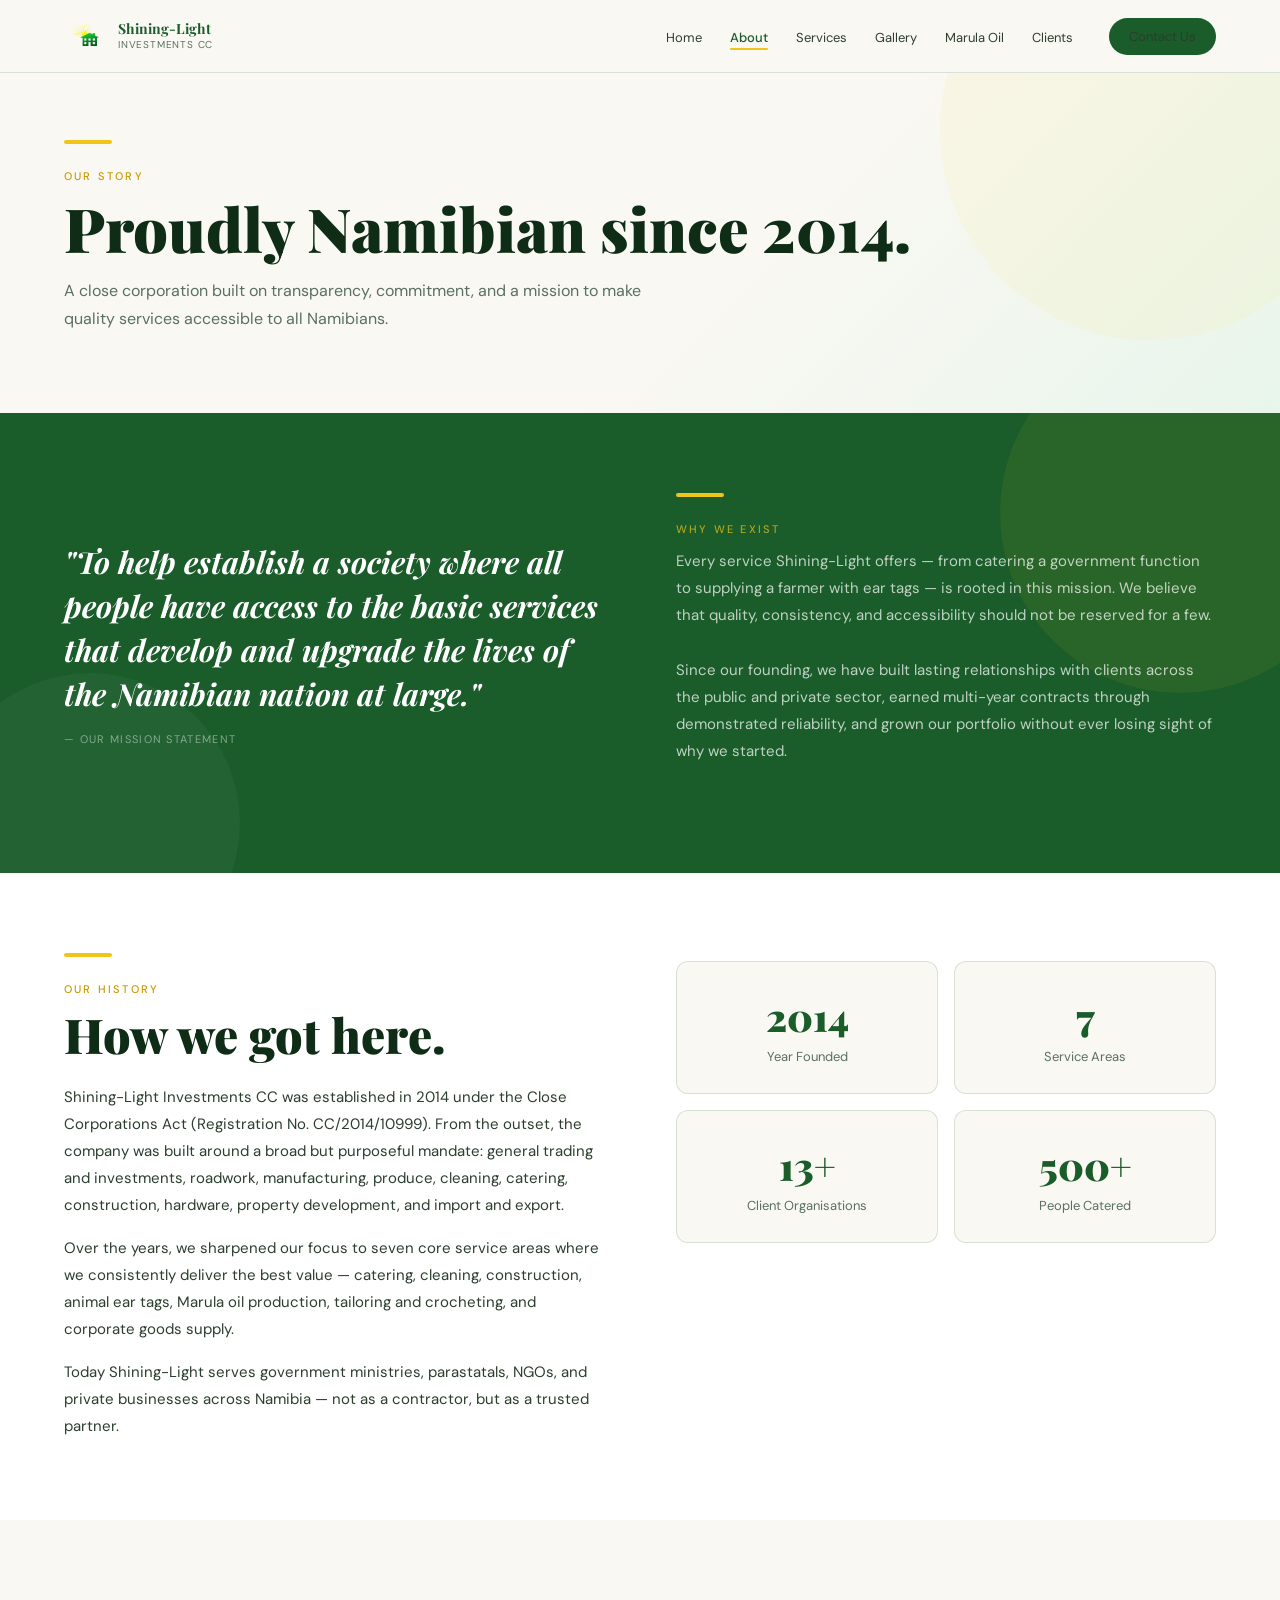
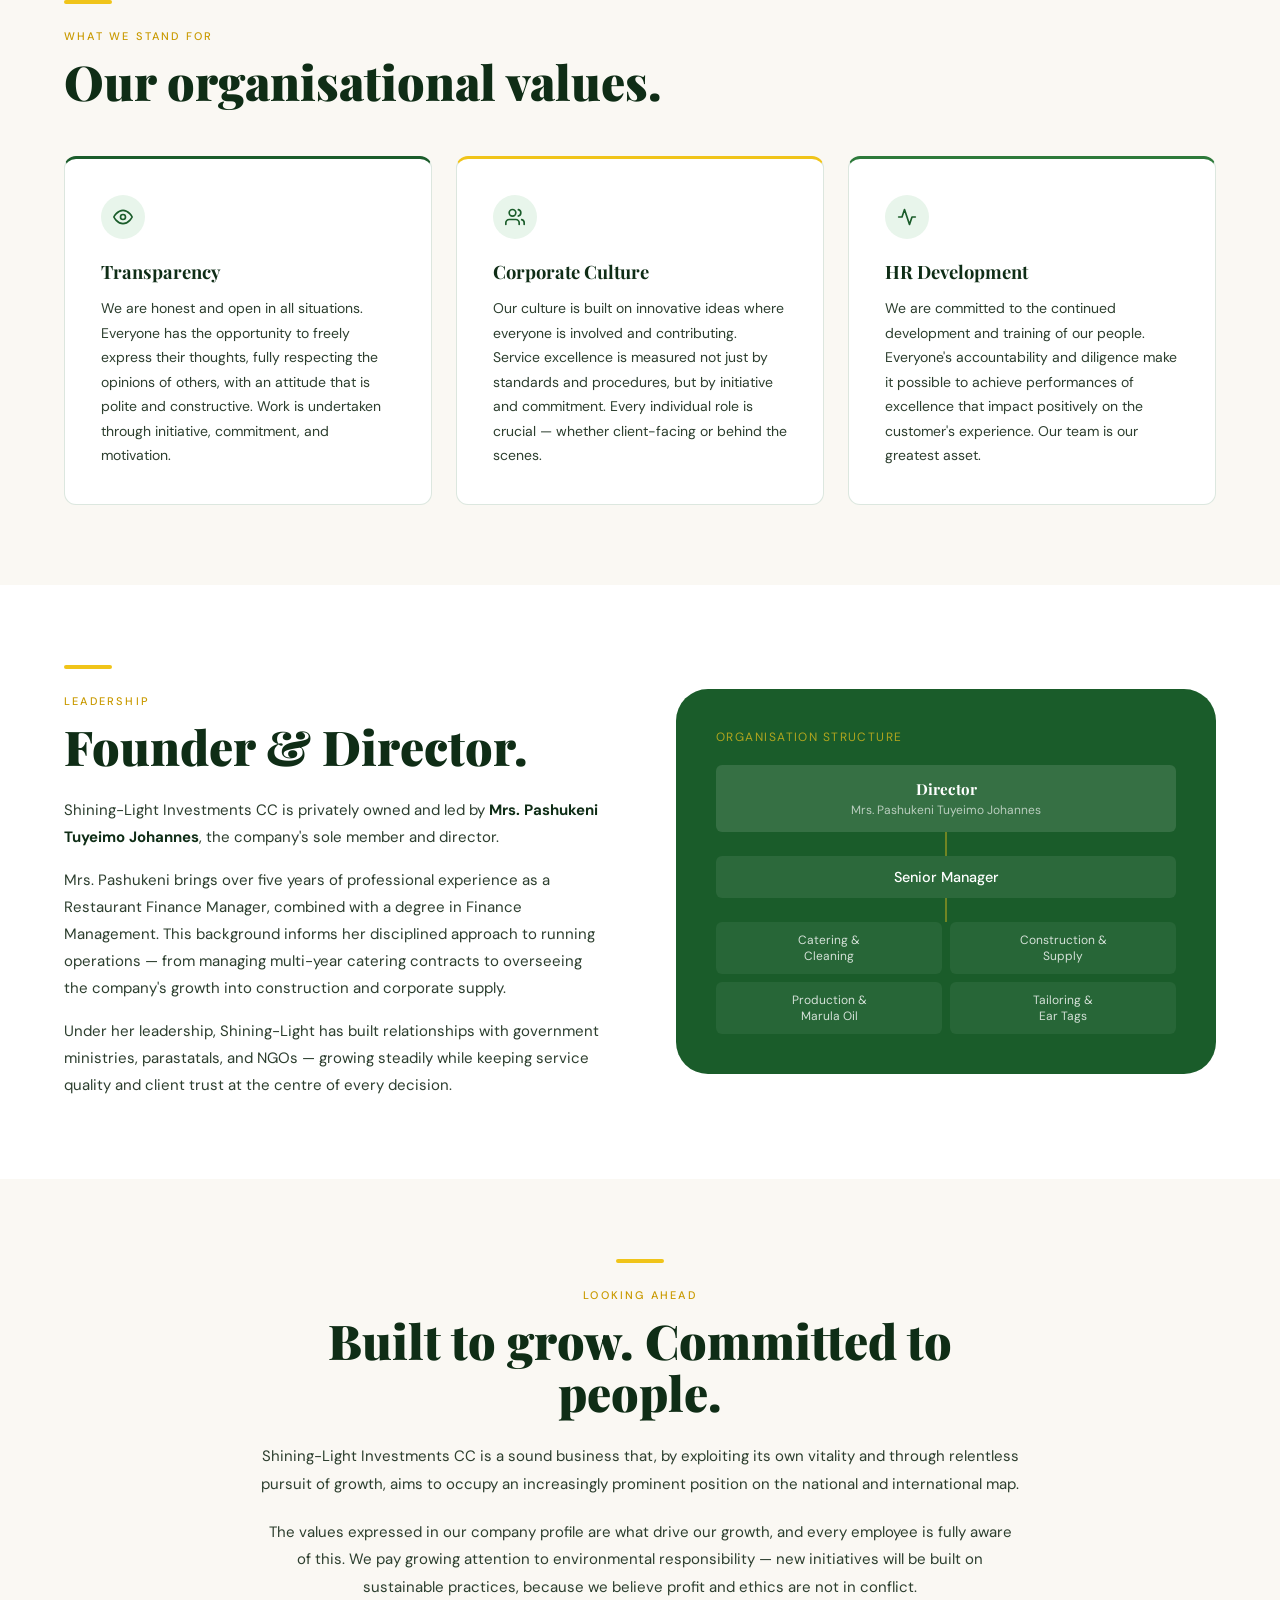
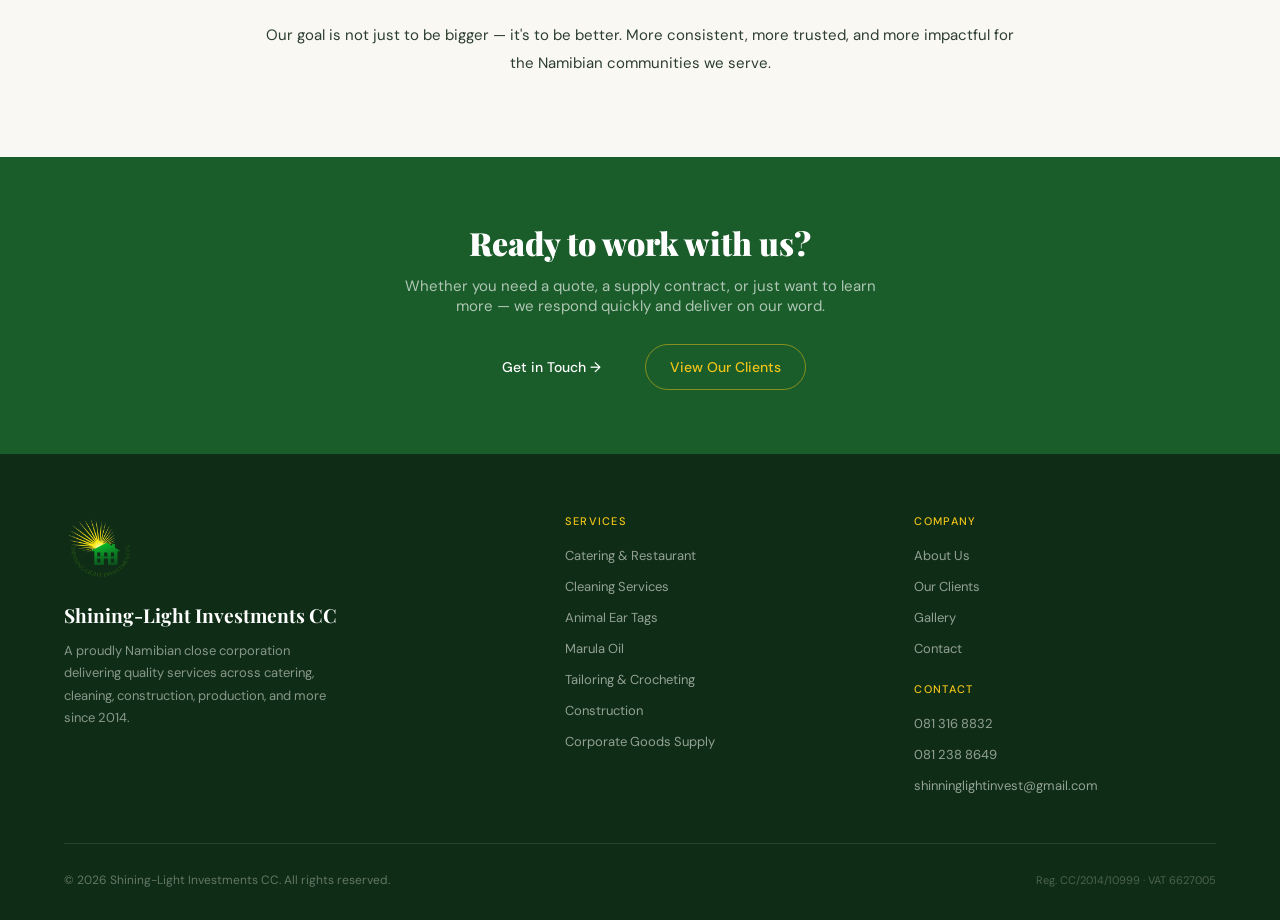
==== about.html @ 59cb0d45 "added about page" ====
<!DOCTYPE html>
<html lang="en">
<head>
  <meta charset="UTF-8" />
  <meta name="viewport" content="width=device-width, initial-scale=1.0" />
  <title>About Us | Shining-Light Investments CC</title>
  <link rel="preconnect" href="https://fonts.googleapis.com" />
  <link rel="preconnect" href="https://fonts.gstatic.com" crossorigin />
  <link href="https://fonts.googleapis.com/css2?family=Playfair+Display:ital,wght@0,700;0,900;1,700&family=DM+Sans:ital,opsz,wght@0,9..40,300;0,9..40,400;0,9..40,500;1,9..40,300&display=swap" rel="stylesheet" />
  <link rel="stylesheet" href="./style.css" />
</head>
<body>

<!-- NAV -->
<nav id="navbar">
  <div class="nav-inner">
    <a class="nav-logo" href="index.html">
      <img src="./assets/logo/logo-notext.png" alt="Shining-Light Investments CC" onerror="this.style.display='none'" />
      <div class="nav-logo-text">
        <span class="top">Shining-Light</span>
        <span class="sub">Investments CC</span>
      </div>
    </a>
    <ul class="nav-links">
      <li><a href="index.html">Home</a></li>
      <li><a href="about.html" class="active">About</a></li>
      <li><a href="services.html">Services</a></li>
      <li><a href="gallery.html">Gallery</a></li>
      <li><a href="marula.html">Marula Oil</a></li>
      <li><a href="clients.html">Clients</a></li>
      <li><a href="contact.html" class="btn-primary nav-cta" style="font-size:13px;padding:10px 20px;">Contact Us</a></li>
    </ul>
    <button class="hamburger" id="hamburger" aria-label="Open menu">
      <span></span><span></span><span></span>
    </button>
  </div>
</nav>

<!-- PAGE BANNER -->
<div class="page-banner">
  <div class="container">
    <div class="gold-bar"></div>
    <p class="section-label">Our Story</p>
    <h1 class="page-banner-title">Proudly Namibian since 2014.</h1>
    <p class="page-banner-desc">A close corporation built on transparency, commitment, and a mission to make quality services accessible to all Namibians.</p>
  </div>
</div>

<!-- MISSION -->
<section class="about-preview">
  <div class="container">
    <div class="about-preview-inner">
      <div>
        <p class="about-preview-blockquote">"To help establish a society where all people have access to the basic services that develop and upgrade the lives of the Namibian nation at large."</p>
        <p class="about-preview-source">— Our Mission Statement</p>
      </div>
      <div>
        <div class="gold-bar"></div>
        <p class="section-label" style="color:rgba(240,196,25,0.7);">Why We Exist</p>
        <p class="about-preview-body">
          Every service Shining-Light offers — from catering a government function to supplying a farmer with ear tags — is rooted in this mission. We believe that quality, consistency, and accessibility should not be reserved for a few.
        </p>
        <p class="about-preview-body">
          Since our founding, we have built lasting relationships with clients across the public and private sector, earned multi-year contracts through demonstrated reliability, and grown our portfolio without ever losing sight of why we started.
        </p>
      </div>
    </div>
  </div>
</section>

<!-- HISTORY -->
<section style="padding:80px 0;background:var(--white);">
  <div class="container">
    <div style="display:grid;grid-template-columns:1fr 1fr;gap:72px;align-items:start;">
      <div>
        <div class="gold-bar"></div>
        <p class="section-label">Our History</p>
        <h2 class="section-heading" style="margin-bottom:24px;">How we got here.</h2>
        <p style="font-size:15px;color:var(--text-body);line-height:1.8;margin-bottom:16px;">
          Shining-Light Investments CC was established in 2014 under the Close Corporations Act (Registration No. CC/2014/10999). From the outset, the company was built around a broad but purposeful mandate: general trading and investments, roadwork, manufacturing, produce, cleaning, catering, construction, hardware, property development, and import and export.
        </p>
        <p style="font-size:15px;color:var(--text-body);line-height:1.8;margin-bottom:16px;">
          Over the years, we sharpened our focus to seven core service areas where we consistently deliver the best value — catering, cleaning, construction, animal ear tags, Marula oil production, tailoring and crocheting, and corporate goods supply.
        </p>
        <p style="font-size:15px;color:var(--text-body);line-height:1.8;">
          Today Shining-Light serves government ministries, parastatals, NGOs, and private businesses across Namibia — not as a contractor, but as a trusted partner.
        </p>
      </div>
      <div style="display:grid;grid-template-columns:1fr 1fr;gap:16px;padding-top:8px;">
        <div style="background:var(--cream);border-radius:var(--radius-md);padding:28px;border:1px solid var(--border);text-align:center;">
          <div style="font-family:var(--font-display);font-size:2.4rem;font-weight:900;color:var(--green-deep);">2014</div>
          <div style="font-size:13px;color:var(--text-muted);margin-top:6px;">Year Founded</div>
        </div>
        <div style="background:var(--cream);border-radius:var(--radius-md);padding:28px;border:1px solid var(--border);text-align:center;">
          <div style="font-family:var(--font-display);font-size:2.4rem;font-weight:900;color:var(--green-deep);">7</div>
          <div style="font-size:13px;color:var(--text-muted);margin-top:6px;">Service Areas</div>
        </div>
        <div style="background:var(--cream);border-radius:var(--radius-md);padding:28px;border:1px solid var(--border);text-align:center;">
          <div style="font-family:var(--font-display);font-size:2.4rem;font-weight:900;color:var(--green-deep);">13+</div>
          <div style="font-size:13px;color:var(--text-muted);margin-top:6px;">Client Organisations</div>
        </div>
        <div style="background:var(--cream);border-radius:var(--radius-md);padding:28px;border:1px solid var(--border);text-align:center;">
          <div style="font-family:var(--font-display);font-size:2.4rem;font-weight:900;color:var(--green-deep);">500+</div>
          <div style="font-size:13px;color:var(--text-muted);margin-top:6px;">People Catered</div>
        </div>
      </div>
    </div>
  </div>
</section>

<!-- VALUES -->
<section style="padding:80px 0;background:var(--cream);">
  <div class="container">
    <div class="gold-bar"></div>
    <p class="section-label">What We Stand For</p>
    <h2 class="section-heading" style="margin-bottom:48px;">Our organisational values.</h2>
    <div style="display:grid;grid-template-columns:repeat(auto-fit,minmax(280px,1fr));gap:24px;">

      <div style="background:var(--white);border-radius:var(--radius-md);padding:36px;border:1px solid var(--border);border-top:3px solid var(--green-deep);">
        <div style="width:44px;height:44px;background:var(--green-pale);border-radius:50%;display:flex;align-items:center;justify-content:center;margin-bottom:20px;">
          <svg width="20" height="20" viewBox="0 0 24 24" fill="none" stroke="var(--green-deep)" stroke-width="2" stroke-linecap="round" stroke-linejoin="round"><path d="M1 12s4-8 11-8 11 8 11 8-4 8-11 8-11-8-11-8z"/><circle cx="12" cy="12" r="3"/></svg>
        </div>
        <h3 style="font-family:var(--font-display);font-size:1.15rem;font-weight:700;color:var(--text-dark);margin-bottom:12px;">Transparency</h3>
        <p style="font-size:14px;color:var(--text-body);line-height:1.75;">We are honest and open in all situations. Everyone has the opportunity to freely express their thoughts, fully respecting the opinions of others, with an attitude that is polite and constructive. Work is undertaken through initiative, commitment, and motivation.</p>
      </div>

      <div style="background:var(--white);border-radius:var(--radius-md);padding:36px;border:1px solid var(--border);border-top:3px solid var(--gold);">
        <div style="width:44px;height:44px;background:var(--green-pale);border-radius:50%;display:flex;align-items:center;justify-content:center;margin-bottom:20px;">
          <svg width="20" height="20" viewBox="0 0 24 24" fill="none" stroke="var(--green-deep)" stroke-width="2" stroke-linecap="round" stroke-linejoin="round"><path d="M17 21v-2a4 4 0 0 0-4-4H5a4 4 0 0 0-4 4v2"/><circle cx="9" cy="7" r="4"/><path d="M23 21v-2a4 4 0 0 0-3-3.87"/><path d="M16 3.13a4 4 0 0 1 0 7.75"/></svg>
        </div>
        <h3 style="font-family:var(--font-display);font-size:1.15rem;font-weight:700;color:var(--text-dark);margin-bottom:12px;">Corporate Culture</h3>
        <p style="font-size:14px;color:var(--text-body);line-height:1.75;">Our culture is built on innovative ideas where everyone is involved and contributing. Service excellence is measured not just by standards and procedures, but by initiative and commitment. Every individual role is crucial — whether client-facing or behind the scenes.</p>
      </div>

      <div style="background:var(--white);border-radius:var(--radius-md);padding:36px;border:1px solid var(--border);border-top:3px solid var(--green-mid);">
        <div style="width:44px;height:44px;background:var(--green-pale);border-radius:50%;display:flex;align-items:center;justify-content:center;margin-bottom:20px;">
          <svg width="20" height="20" viewBox="0 0 24 24" fill="none" stroke="var(--green-deep)" stroke-width="2" stroke-linecap="round" stroke-linejoin="round"><polyline points="22 12 18 12 15 21 9 3 6 12 2 12"/></svg>
        </div>
        <h3 style="font-family:var(--font-display);font-size:1.15rem;font-weight:700;color:var(--text-dark);margin-bottom:12px;">HR Development</h3>
        <p style="font-size:14px;color:var(--text-body);line-height:1.75;">We are committed to the continued development and training of our people. Everyone's accountability and diligence make it possible to achieve performances of excellence that impact positively on the customer's experience. Our team is our greatest asset.</p>
      </div>

    </div>
  </div>
</section>

<!-- LEADERSHIP -->
<section style="padding:80px 0;background:var(--white);">
  <div class="container">
    <div style="display:grid;grid-template-columns:1fr 1fr;gap:72px;align-items:center;">
      <div>
        <div class="gold-bar"></div>
        <p class="section-label">Leadership</p>
        <h2 class="section-heading" style="margin-bottom:24px;">Founder &amp; Director.</h2>
        <p style="font-size:15px;color:var(--text-body);line-height:1.8;margin-bottom:16px;">
          Shining-Light Investments CC is privately owned and led by <strong style="color:var(--text-dark);">Mrs. Pashukeni Tuyeimo Johannes</strong>, the company's sole member and director.
        </p>
        <p style="font-size:15px;color:var(--text-body);line-height:1.8;margin-bottom:16px;">
          Mrs. Pashukeni brings over five years of professional experience as a Restaurant Finance Manager, combined with a degree in Finance Management. This background informs her disciplined approach to running operations — from managing multi-year catering contracts to overseeing the company's growth into construction and corporate supply.
        </p>
        <p style="font-size:15px;color:var(--text-body);line-height:1.8;">
          Under her leadership, Shining-Light has built relationships with government ministries, parastatals, and NGOs — growing steadily while keeping service quality and client trust at the centre of every decision.
        </p>
      </div>
      <div>
        <div style="background:var(--green-deep);border-radius:var(--radius-xl);padding:40px;color:#fff;">
          <p style="font-size:12px;text-transform:uppercase;letter-spacing:0.12em;color:rgba(240,196,25,0.7);margin-bottom:20px;">Organisation Structure</p>
          <div style="display:flex;flex-direction:column;gap:0;">
            <div style="background:rgba(255,255,255,0.12);border-radius:var(--radius-sm);padding:14px 20px;text-align:center;">
              <div style="font-family:var(--font-display);font-weight:700;font-size:0.95rem;">Director</div>
              <div style="font-size:12px;color:rgba(255,255,255,0.65);margin-top:3px;">Mrs. Pashukeni Tuyeimo Johannes</div>
            </div>
            <div style="display:flex;justify-content:center;"><div style="width:2px;height:24px;background:rgba(240,196,25,0.4);"></div></div>
            <div style="background:rgba(255,255,255,0.08);border-radius:var(--radius-sm);padding:12px 20px;text-align:center;">
              <div style="font-size:0.9rem;font-weight:500;">Senior Manager</div>
            </div>
            <div style="display:flex;justify-content:center;"><div style="width:2px;height:24px;background:rgba(240,196,25,0.4);"></div></div>
            <div style="display:grid;grid-template-columns:1fr 1fr;gap:8px;">
              <div style="background:rgba(255,255,255,0.06);border-radius:var(--radius-sm);padding:10px 12px;text-align:center;font-size:12px;color:rgba(255,255,255,0.8);">Catering &amp;<br/>Cleaning</div>
              <div style="background:rgba(255,255,255,0.06);border-radius:var(--radius-sm);padding:10px 12px;text-align:center;font-size:12px;color:rgba(255,255,255,0.8);">Construction &amp;<br/>Supply</div>
              <div style="background:rgba(255,255,255,0.06);border-radius:var(--radius-sm);padding:10px 12px;text-align:center;font-size:12px;color:rgba(255,255,255,0.8);">Production &amp;<br/>Marula Oil</div>
              <div style="background:rgba(255,255,255,0.06);border-radius:var(--radius-sm);padding:10px 12px;text-align:center;font-size:12px;color:rgba(255,255,255,0.8);">Tailoring &amp;<br/>Ear Tags</div>
            </div>
          </div>
        </div>
      </div>
    </div>
  </div>
</section>

<!-- LOOKING AHEAD -->
<section style="padding:80px 0;background:var(--cream);">
  <div class="container">
    <div style="max-width:760px;margin:0 auto;text-align:center;">
      <div class="gold-bar" style="margin:0 auto 20px;"></div>
      <p class="section-label">Looking Ahead</p>
      <h2 class="section-heading" style="margin-bottom:24px;">Built to grow. Committed to people.</h2>
      <p style="font-size:15px;color:var(--text-body);line-height:1.85;margin-bottom:20px;">
        Shining-Light Investments CC is a sound business that, by exploiting its own vitality and through relentless pursuit of growth, aims to occupy an increasingly prominent position on the national and international map.
      </p>
      <p style="font-size:15px;color:var(--text-body);line-height:1.85;margin-bottom:20px;">
        The values expressed in our company profile are what drive our growth, and every employee is fully aware of this. We pay growing attention to environmental responsibility — new initiatives will be built on sustainable practices, because we believe profit and ethics are not in conflict.
      </p>
      <p style="font-size:15px;color:var(--text-body);line-height:1.85;">
        Our goal is not just to be bigger — it's to be better. More consistent, more trusted, and more impactful for the Namibian communities we serve.
      </p>
    </div>
  </div>
</section>

<!-- CTA -->
<div style="padding:64px 0;background:var(--green-deep);">
  <div class="container" style="text-align:center;">
    <h2 style="font-family:var(--font-display);font-size:2rem;font-weight:900;color:#fff;margin-bottom:12px;">Ready to work with us?</h2>
    <p style="font-size:15px;color:rgba(255,255,255,0.65);margin-bottom:28px;max-width:480px;margin-left:auto;margin-right:auto;">Whether you need a quote, a supply contract, or just want to learn more — we respond quickly and deliver on our word.</p>
    <div style="display:flex;gap:16px;justify-content:center;flex-wrap:wrap;">
      <a href="contact.html" class="btn-primary">Get in Touch →</a>
      <a href="clients.html" class="btn-ghost">View Our Clients</a>
    </div>
  </div>
</div>

<!-- FOOTER -->
<footer>
  <div class="container">
    <div class="footer-grid">
      <div class="footer-brand">
        <img src="./assets/logo/logo.png" alt="Shining-Light Investments CC" class="footer-logo" onerror="this.style.display='none'" />
        <div class="logo-text">Shining-Light Investments CC</div>
        <p>A proudly Namibian close corporation delivering quality services across catering, cleaning, construction, production, and more since 2014.</p>
      </div>
      <div class="footer-col">
        <h4>Services</h4>
        <ul>
          <li><a href="services.html">Catering &amp; Restaurant</a></li>
          <li><a href="services.html">Cleaning Services</a></li>
          <li><a href="services.html">Animal Ear Tags</a></li>
          <li><a href="marula.html">Marula Oil</a></li>
          <li><a href="services.html">Tailoring &amp; Crocheting</a></li>
          <li><a href="services.html">Construction</a></li>
          <li><a href="services.html">Corporate Goods Supply</a></li>
        </ul>
      </div>
      <div class="footer-col">
        <h4>Company</h4>
        <ul>
          <li><a href="about.html">About Us</a></li>
          <li><a href="clients.html">Our Clients</a></li>
          <li><a href="gallery.html">Gallery</a></li>
          <li><a href="contact.html">Contact</a></li>
        </ul>
        <h4 style="margin-top:24px;">Contact</h4>
        <ul>
          <li><a href="tel:0813168832">081 316 8832</a></li>
          <li><a href="tel:0812388649">081 238 8649</a></li>
          <li><a href="mailto:shinninglightinvest@gmail.com">shinninglightinvest@gmail.com</a></li>
        </ul>
      </div>
    </div>
    <div class="footer-bottom">
      <p>&copy; 2026 Shining-Light Investments CC. All rights reserved.</p>
      <div class="reg-info">Reg. CC/2014/10999 · VAT 6627005</div>
    </div>
  </div>
</footer>

<script>
  const navbar = document.getElementById('navbar');
  window.addEventListener('scroll', () => {
    navbar.classList.toggle('scrolled', window.scrollY > 40);
  });
  const hamburger = document.getElementById('hamburger');
  hamburger.addEventListener('click', () => {
    const links = document.querySelector('.nav-links');
    if (!links) return;
    if (links.style.display === 'flex') {
      links.style.display = '';
    } else {
      links.style.cssText = 'display:flex;flex-direction:column;position:fixed;top:72px;left:0;right:0;background:var(--cream);padding:24px;gap:20px;border-bottom:1px solid var(--border);z-index:99;';
    }
  });
</script>
</body>
</html>
---- style.css ----
/* ── TOKENS ── */
:root {
  --green-deep:   #1a5c2a;
  --green-mid:    #2d7a3a;
  --green-light:  #4a9e5c;
  --green-pale:   #e8f5eb;
  --gold:         #f0c419;
  --gold-deep:    #c99a00;
  --gold-pale:    #fdf6d8;
  --cream:        #faf8f3;
  --earth:        #5c4a2a;
  --earth-light:  #8a7055;
  --white:        #ffffff;
  --text-dark:    #0f2d16;
  --text-body:    #2c3e2e;
  --text-muted:   #5a7060;
  --border:       rgba(26,92,42,0.15);

  --font-display: 'Playfair Display', Georgia, serif;
  --font-body:    'DM Sans', system-ui, sans-serif;

  --radius-sm:    6px;
  --radius-md:    12px;
  --radius-lg:    20px;
  --radius-xl:    32px;

  --shadow-card:  0 2px 24px rgba(26,92,42,0.10);
  --shadow-hover: 0 8px 40px rgba(26,92,42,0.18);
}

/* ── RESET ── */
*, *::before, *::after { box-sizing: border-box; margin: 0; padding: 0; }
html { scroll-behavior: smooth; font-size: 16px; }
body {
  font-family: var(--font-body);
  color: var(--text-body);
  background: var(--cream);
  overflow-x: hidden;
}
img { display: block; max-width: 100%; }
a { text-decoration: none; color: inherit; }

/* ── UTILITIES ── */
.container { max-width: 1200px; margin: 0 auto; padding: 0 24px; }
.section-label {
  font-family: var(--font-body);
  font-size: 11px;
  font-weight: 500;
  letter-spacing: 0.2em;
  text-transform: uppercase;
  color: var(--gold-deep);
  margin-bottom: 12px;
}
.section-heading {
  font-family: var(--font-display);
  font-size: clamp(2rem, 4vw, 3rem);
  font-weight: 900;
  color: var(--text-dark);
  line-height: 1.1;
}
.btn-primary {
  display: inline-flex;
  align-items: center;
  gap: 8px;
  background: var(--green-deep);
  color: #fff;
  font-family: var(--font-body);
  font-size: 14px;
  font-weight: 500;
  padding: 14px 28px;
  border-radius: 100px;
  border: none;
  cursor: pointer;
  transition: background 0.25s, transform 0.2s;
}
.btn-primary:hover { background: var(--green-mid); transform: translateY(-2px); }
.btn-outline {
  display: inline-flex;
  align-items: center;
  gap: 8px;
  background: transparent;
  color: var(--green-deep);
  font-family: var(--font-body);
  font-size: 14px;
  font-weight: 500;
  padding: 13px 28px;
  border-radius: 100px;
  border: 1.5px solid var(--green-deep);
  cursor: pointer;
  transition: all 0.25s;
}
.btn-outline:hover { background: var(--green-pale); }
.btn-ghost {
  display: inline-flex;
  align-items: center;
  gap: 8px;
  background: transparent;
  color: var(--gold);
  font-family: var(--font-body);
  font-size: 14px;
  font-weight: 500;
  padding: 12px 24px;
  border-radius: 100px;
  border: 1.5px solid rgba(240,196,25,0.5);
  cursor: pointer;
  transition: all 0.25s;
}
.btn-ghost:hover { background: rgba(240,196,25,0.12); border-color: var(--gold); }
.btn-dark {
  display: inline-flex;
  align-items: center;
  gap: 8px;
  background: var(--text-dark);
  color: #fff;
  font-family: var(--font-body);
  font-size: 14px;
  font-weight: 500;
  padding: 14px 32px;
  border-radius: 100px;
  border: none;
  cursor: pointer;
  transition: background 0.25s, transform 0.2s;
}
.btn-dark:hover { background: var(--green-deep); transform: translateY(-2px); }
.gold-bar {
  display: inline-block;
  width: 48px;
  height: 4px;
  background: var(--gold);
  border-radius: 2px;
  margin-bottom: 20px;
}

/* ── NAV ── */
nav {
  position: fixed;
  top: 0; left: 0; right: 0;
  z-index: 100;
  background: rgba(250,248,243,0.92);
  backdrop-filter: blur(12px);
  -webkit-backdrop-filter: blur(12px);
  border-bottom: 1px solid var(--border);
  transition: box-shadow 0.3s;
}
nav.scrolled { box-shadow: 0 2px 20px rgba(26,92,42,0.12); }
.nav-inner {
  display: flex;
  align-items: center;
  justify-content: space-between;
  padding: 14px 24px;
  max-width: 1200px;
  margin: 0 auto;
}
.nav-logo {
  display: flex;
  align-items: center;
  gap: 10px;
  flex-shrink: 0;
}
.nav-logo img {
  width: 44px;
  height: 44px;
  object-fit: contain;
}
.nav-logo-text { display: flex; flex-direction: column; }
.nav-logo-text .top {
  font-family: var(--font-display);
  font-size: 14px;
  font-weight: 700;
  color: var(--green-deep);
  line-height: 1.2;
}
.nav-logo-text .sub {
  font-size: 10px;
  font-weight: 400;
  color: var(--text-muted);
  letter-spacing: 0.08em;
  text-transform: uppercase;
}
.nav-links {
  display: flex;
  align-items: center;
  gap: 28px;
  list-style: none;
}
.nav-links a {
  font-size: 13px;
  font-weight: 400;
  color: var(--text-body);
  transition: color 0.2s;
  position: relative;
}
.nav-links a:hover { color: var(--green-deep); }
/* Active nav state */
.nav-links a.active {
  color: var(--green-deep);
  font-weight: 500;
}
.nav-links a.active:not(.btn-primary)::after {
  content: '';
  position: absolute;
  bottom: -4px;
  left: 0; right: 0;
  height: 2px;
  background: var(--gold);
  border-radius: 2px;
}
.nav-links a.btn-primary.active {
  box-shadow: 0 0 0 2px rgba(240,196,25,0.6);
}
.nav-cta { margin-left: 8px; }
.hamburger {
  display: none;
  flex-direction: column;
  gap: 5px;
  cursor: pointer;
  padding: 4px;
  background: none;
  border: none;
}
.hamburger span {
  display: block;
  width: 22px;
  height: 2px;
  background: var(--green-deep);
  border-radius: 2px;
  transition: all 0.3s;
}

/* ── INNER PAGE BANNER ── */
.page-banner {
  background: linear-gradient(135deg, var(--cream) 58%, var(--green-pale) 100%);
  padding: 140px 0 80px;
  position: relative;
  overflow: hidden;
}
.page-banner::before {
  content: '';
  position: absolute;
  top: -80px; right: -80px;
  width: 420px; height: 420px;
  border-radius: 50%;
  background: rgba(240,196,25,0.06);
  pointer-events: none;
}
.page-banner-title {
  font-family: var(--font-display);
  font-size: clamp(2.4rem, 5vw, 3.8rem);
  font-weight: 900;
  color: var(--text-dark);
  line-height: 1.08;
  margin-bottom: 16px;
}
.page-banner-desc {
  font-size: 16px;
  color: var(--text-muted);
  line-height: 1.75;
  max-width: 580px;
}

/* ── HERO ── */
#hero {
  min-height: 100vh;
  display: flex;
  align-items: center;
  position: relative;
  overflow: hidden;
  background: linear-gradient(135deg, var(--cream) 60%, var(--green-pale) 100%);
  padding-top: 80px;
}
.hero-sunray {
  position: absolute;
  top: -100px;
  right: -100px;
  width: 700px;
  height: 700px;
  pointer-events: none;
}
.hero-content {
  position: relative;
  z-index: 2;
  max-width: 680px;
}
.hero-badge {
  display: inline-flex;
  align-items: center;
  gap: 8px;
  background: var(--green-pale);
  border: 1px solid var(--border);
  border-radius: 100px;
  padding: 6px 16px;
  font-size: 12px;
  font-weight: 500;
  color: var(--green-deep);
  margin-bottom: 28px;
}
.hero-badge .dot {
  width: 6px; height: 6px;
  border-radius: 50%;
  background: var(--gold);
}
.hero-heading {
  font-family: var(--font-display);
  font-size: clamp(2.8rem, 6vw, 5rem);
  font-weight: 900;
  line-height: 1.05;
  color: var(--text-dark);
  margin-bottom: 24px;
}
.hero-heading em { font-style: italic; color: var(--green-mid); }
.hero-sub {
  font-size: 17px;
  font-weight: 300;
  color: var(--text-muted);
  line-height: 1.7;
  max-width: 520px;
  margin-bottom: 40px;
}
.hero-actions {
  display: flex;
  align-items: center;
  gap: 16px;
  flex-wrap: wrap;
  margin-bottom: 60px;
}
.hero-stats {
  display: flex;
  gap: 40px;
  flex-wrap: wrap;
}
.hero-stat-num {
  font-family: var(--font-display);
  font-size: 2.2rem;
  font-weight: 700;
  color: var(--green-deep);
  line-height: 1;
}
.hero-stat-label {
  font-size: 12px;
  color: var(--text-muted);
  margin-top: 4px;
}
.hero-image-col {
  position: absolute;
  right: 0; top: 0; bottom: 0;
  width: 42%;
  display: flex;
  align-items: center;
  justify-content: center;
  padding: 100px 48px 60px;
}
.hero-logo-display {
  width: 100%;
  max-width: 380px;
  filter: drop-shadow(0 20px 60px rgba(26,92,42,0.2));
  animation: floatLogo 6s ease-in-out infinite;
}
@keyframes floatLogo {
  0%, 100% { transform: translateY(0); }
  50% { transform: translateY(-16px); }
}

/* ── MARQUEE BAND ── */
.marquee-band {
  background: var(--green-deep);
  color: #fff;
  padding: 16px 0;
  overflow: hidden;
  white-space: nowrap;
}
.marquee-track {
  display: inline-flex;
  animation: marquee 28s linear infinite;
}
.marquee-item {
  display: inline-flex;
  align-items: center;
  gap: 12px;
  font-size: 13px;
  font-weight: 400;
  letter-spacing: 0.05em;
  padding: 0 32px;
  text-transform: uppercase;
}
.marquee-dot { color: var(--gold); font-size: 20px; line-height: 1; }
@keyframes marquee {
  from { transform: translateX(0); }
  to { transform: translateX(-50%); }
}

/* ── ABOUT PREVIEW STRIP ── */
.about-preview {
  padding: 80px 0;
  background: var(--green-deep);
  color: #fff;
  position: relative;
  overflow: hidden;
}
.about-preview::before {
  content: '';
  position: absolute;
  top: -80px; right: -80px;
  width: 360px; height: 360px;
  border-radius: 50%;
  background: rgba(240,196,25,0.07);
  pointer-events: none;
}
.about-preview::after {
  content: '';
  position: absolute;
  bottom: -100px; left: -60px;
  width: 300px; height: 300px;
  border-radius: 50%;
  background: rgba(255,255,255,0.04);
  pointer-events: none;
}
.about-preview-inner {
  display: grid;
  grid-template-columns: 1fr 1fr;
  gap: 72px;
  align-items: center;
  position: relative;
  z-index: 1;
}
.about-preview-blockquote {
  font-family: var(--font-display);
  font-size: clamp(1.35rem, 2.5vw, 1.9rem);
  font-style: italic;
  font-weight: 700;
  line-height: 1.45;
  color: #fff;
  margin-bottom: 16px;
}
.about-preview-source {
  font-size: 11px;
  color: rgba(255,255,255,0.45);
  text-transform: uppercase;
  letter-spacing: 0.12em;
}
.about-preview-body {
  font-size: 15px;
  line-height: 1.8;
  color: rgba(255,255,255,0.72);
  margin-bottom: 28px;
}

/* ── CLIENT STRIP (home) ── */
.client-strip {
  padding: 40px 0;
  background: var(--white);
  border-top: 1px solid var(--border);
  border-bottom: 1px solid var(--border);
}
.client-strip-label {
  text-align: center;
  font-size: 11px;
  font-weight: 500;
  letter-spacing: 0.18em;
  text-transform: uppercase;
  color: var(--text-muted);
  margin-bottom: 24px;
}
.client-strip-overflow { overflow: hidden; }
.client-strip-track {
  display: flex;
  width: max-content;
  animation: clientScroll 34s linear infinite;
}
.client-strip-item {
  display: inline-flex;
  align-items: center;
  gap: 10px;
  padding: 0 36px;
  font-size: 14px;
  font-weight: 500;
  color: var(--text-dark);
  white-space: nowrap;
  border-right: 1px solid var(--border);
}
.client-strip-item:last-child { border-right: none; }
.cdot { width: 6px; height: 6px; border-radius: 50%; background: var(--gold); flex-shrink: 0; }
@keyframes clientScroll {
  from { transform: translateX(0); }
  to { transform: translateX(-50%); }
}

/* ── SERVICES (shared) ── */
.services-section {
  padding: 100px 0;
  background: var(--white);
}
.services-header {
  display: flex;
  align-items: flex-end;
  justify-content: space-between;
  margin-bottom: 60px;
  gap: 24px;
  flex-wrap: wrap;
}
.services-grid {
  display: grid;
  grid-template-columns: repeat(auto-fit, minmax(300px, 1fr));
  gap: 24px;
}
.service-card {
  border-radius: var(--radius-lg);
  overflow: hidden;
  border: 1px solid var(--border);
  background: var(--cream);
  transition: transform 0.3s, box-shadow 0.3s;
  cursor: default;
}
.service-card:hover {
  transform: translateY(-6px);
  box-shadow: var(--shadow-hover);
}
.service-card.featured {
  background: var(--green-deep);
  border-color: transparent;
  color: #fff;
}
/* Service cover: real image or brand card */
.svc-cover {
  width: 100%;
  height: 220px;
  overflow: hidden;
  position: relative;
}
.svc-cover img {
  width: 100%; height: 100%;
  object-fit: cover;
  display: block;
}
.svc-cover--brand {
  display: flex;
  align-items: center;
  justify-content: center;
  background: var(--green-deep);
  height: 220px;
  position: relative;
  overflow: hidden;
}
.svc-cover--brand::before {
  content: '';
  position: absolute; inset: 0;
  background: linear-gradient(135deg, rgba(255,255,255,0.04) 0%, transparent 70%);
}
.svc-brand-label {
  font-family: var(--font-display);
  font-size: 1.55rem;
  font-weight: 700;
  font-style: italic;
  color: rgba(240,196,25,0.88);
  text-align: center;
  padding: 0 24px;
  position: relative;
  z-index: 1;
  line-height: 1.3;
}
.service-card.featured .svc-cover--brand {
  background: rgba(255,255,255,0.07);
}
.service-body { padding: 28px; }
.service-tag {
  display: inline-block;
  font-size: 10px;
  font-weight: 500;
  letter-spacing: 0.12em;
  text-transform: uppercase;
  background: var(--green-pale);
  color: var(--green-deep);
  padding: 4px 10px;
  border-radius: 100px;
  margin-bottom: 12px;
}
.service-card.featured .service-tag {
  background: rgba(240,196,25,0.2);
  color: var(--gold);
}
.service-name {
  font-family: var(--font-display);
  font-size: 1.35rem;
  font-weight: 700;
  color: var(--text-dark);
  margin-bottom: 10px;
  line-height: 1.2;
}
.service-card.featured .service-name { color: #fff; }
.service-desc {
  font-size: 13.5px;
  line-height: 1.65;
  color: var(--text-muted);
}
.service-card.featured .service-desc { color: rgba(255,255,255,0.7); }
.service-items {
  margin-top: 16px;
  display: flex;
  flex-wrap: wrap;
  gap: 6px;
}
.service-item-chip {
  font-size: 11px;
  padding: 4px 10px;
  border-radius: 100px;
  border: 1px solid var(--border);
  color: var(--text-muted);
  background: var(--white);
}
.service-card.featured .service-item-chip {
  border-color: rgba(255,255,255,0.2);
  background: rgba(255,255,255,0.08);
  color: rgba(255,255,255,0.7);
}

/* ── ABOUT (index) ── */
#about { padding: 100px 0; position: relative; }
.about-grid {
  display: grid;
  grid-template-columns: 1fr 1fr;
  gap: 80px;
  align-items: center;
}
.about-visual { position: relative; }
.about-card-big {
  background: var(--green-deep);
  border-radius: var(--radius-xl);
  padding: 48px;
  color: #fff;
  position: relative;
  overflow: hidden;
}
.about-card-big::before {
  content: '';
  position: absolute;
  top: -40px; right: -40px;
  width: 200px; height: 200px;
  border-radius: 50%;
  background: rgba(240,196,25,0.15);
}
.about-card-big::after {
  content: '';
  position: absolute;
  bottom: -60px; left: -30px;
  width: 160px; height: 160px;
  border-radius: 50%;
  background: rgba(255,255,255,0.05);
}
.about-quote {
  font-family: var(--font-display);
  font-size: 1.5rem;
  font-weight: 700;
  font-style: italic;
  line-height: 1.4;
  color: #fff;
  position: relative;
  z-index: 1;
  margin-bottom: 20px;
}
.about-quote-source {
  font-size: 12px;
  color: rgba(255,255,255,0.6);
  letter-spacing: 0.1em;
  text-transform: uppercase;
  position: relative;
  z-index: 1;
}
.about-card-float {
  position: absolute;
  bottom: -28px; right: -24px;
  background: var(--gold);
  border-radius: var(--radius-md);
  padding: 20px 24px;
  box-shadow: var(--shadow-card);
}
.about-card-float .num {
  font-family: var(--font-display);
  font-size: 2rem;
  font-weight: 900;
  color: var(--text-dark);
}
.about-card-float .lbl { font-size: 11px; color: var(--earth); font-weight: 500; }
.about-text .mission {
  background: var(--green-pale);
  border-left: 3px solid var(--green-mid);
  border-radius: 0 var(--radius-sm) var(--radius-sm) 0;
  padding: 20px 24px;
  font-size: 14px;
  line-height: 1.7;
  color: var(--text-body);
  margin: 28px 0;
  font-style: italic;
}
.values-list { display: flex; flex-direction: column; gap: 12px; }
.value-item { display: flex; align-items: flex-start; gap: 12px; }
.value-icon {
  width: 36px; height: 36px;
  border-radius: 50%;
  background: var(--green-pale);
  display: flex;
  align-items: center;
  justify-content: center;
  flex-shrink: 0;
}
.value-icon svg { width: 18px; height: 18px; fill: none; stroke: var(--green-mid); stroke-width: 1.8; stroke-linecap: round; stroke-linejoin: round; }
.value-text strong { font-size: 14px; font-weight: 500; color: var(--text-dark); display: block; }
.value-text span { font-size: 13px; color: var(--text-muted); }

/* ── GALLERY MASONRY ── */
#gallery { padding: 100px 0; background: var(--cream); }
.gallery-intro { max-width: 560px; margin-bottom: 60px; }
.gallery-intro p { margin-top: 16px; font-size: 15px; color: var(--text-muted); line-height: 1.7; }
.gallery-masonry {
  columns: 3;
  column-gap: 16px;
}
.gallery-masonry-item {
  break-inside: avoid;
  margin-bottom: 16px;
  border-radius: var(--radius-md);
  overflow: hidden;
}
.gallery-masonry-item img {
  width: 100%;
  display: block;
}
.gallery-blank {
  display: flex;
  align-items: center;
  justify-content: center;
  background: var(--green-deep);
  border-radius: var(--radius-md);
  position: relative;
  overflow: hidden;
}
.gallery-blank::before {
  content: '';
  position: absolute; inset: 0;
  background: linear-gradient(145deg, rgba(255,255,255,0.05) 0%, transparent 60%);
}
.gallery-blank.h-tall   { height: 300px; }
.gallery-blank.h-medium { height: 220px; }
.gallery-blank.h-short  { height: 160px; }
.gallery-blank.pale { background: #c8e6cf; }
.gallery-blank-label {
  font-family: var(--font-display);
  font-size: 1.35rem;
  font-weight: 700;
  font-style: italic;
  color: rgba(240,196,25,0.9);
  text-align: center;
  padding: 0 20px;
  position: relative;
  z-index: 1;
  line-height: 1.35;
}
.gallery-blank.pale .gallery-blank-label { color: var(--green-deep); opacity: 0.65; }
@media (max-width: 900px) { .gallery-masonry { columns: 2; } }
@media (max-width: 560px) { .gallery-masonry { columns: 1; } }

/* ── MARULA OIL SPOTLIGHT ── */
#marula {
  padding: 100px 0;
  background: var(--green-deep);
  color: #fff;
  position: relative;
  overflow: hidden;
}
#marula::before {
  content: '';
  position: absolute;
  top: -80px; right: -80px;
  width: 500px; height: 500px;
  border-radius: 50%;
  background: rgba(240,196,25,0.08);
}
#marula::after {
  content: '';
  position: absolute;
  bottom: -120px; left: -60px;
  width: 400px; height: 400px;
  border-radius: 50%;
  background: rgba(255,255,255,0.04);
}
.marula-grid {
  display: grid;
  grid-template-columns: 1fr 1fr;
  gap: 80px;
  align-items: center;
  position: relative;
  z-index: 1;
}
.marula-heading {
  font-family: var(--font-display);
  font-size: clamp(2rem, 4vw, 3rem);
  font-weight: 900;
  line-height: 1.1;
  margin-bottom: 20px;
}
.marula-heading em { font-style: italic; color: var(--gold); }
.marula-desc {
  font-size: 15px;
  line-height: 1.75;
  color: rgba(255,255,255,0.75);
  margin-bottom: 32px;
}
.marula-uses { display: flex; flex-direction: column; gap: 16px; }
.marula-use {
  display: flex;
  align-items: flex-start;
  gap: 16px;
  padding: 20px;
  border-radius: var(--radius-md);
  background: rgba(255,255,255,0.06);
  border: 1px solid rgba(255,255,255,0.1);
}
.marula-use-icon {
  width: 40px; height: 40px;
  border-radius: 50%;
  background: rgba(240,196,25,0.2);
  display: flex;
  align-items: center;
  justify-content: center;
  flex-shrink: 0;
}
.marula-use-icon svg { width: 20px; height: 20px; fill: none; stroke: var(--gold); stroke-width: 1.8; stroke-linecap: round; stroke-linejoin: round; }
.marula-use strong { display: block; font-size: 14px; font-weight: 500; color: #fff; margin-bottom: 2px; }
.marula-use span { font-size: 13px; color: rgba(255,255,255,0.6); }
.marula-visual { display: flex; align-items: center; justify-content: center; }
.marula-visual-panel {
  width: 100%;
  max-width: 360px;
  aspect-ratio: 3/4;
  border-radius: var(--radius-xl);
  background: rgba(255,255,255,0.06);
  border: 1px solid rgba(255,255,255,0.12);
  display: flex;
  flex-direction: column;
  align-items: center;
  justify-content: center;
  gap: 16px;
  position: relative;
  overflow: hidden;
}
.marula-visual-panel::before {
  content: '';
  position: absolute; inset: 0;
  background: linear-gradient(160deg, rgba(240,196,25,0.06) 0%, transparent 60%);
}
.marula-panel-icon {
  width: 80px; height: 80px;
  border-radius: 50%;
  background: rgba(240,196,25,0.15);
  display: flex;
  align-items: center;
  justify-content: center;
  position: relative;
  z-index: 1;
}
.marula-panel-icon svg { width: 40px; height: 40px; fill: none; stroke: var(--gold); stroke-width: 1.5; stroke-linecap: round; stroke-linejoin: round; }
.marula-panel-name {
  font-family: var(--font-display);
  font-size: 1.6rem;
  font-weight: 900;
  color: rgba(240,196,25,0.75);
  text-align: center;
  position: relative;
  z-index: 1;
  line-height: 1.2;
}
.marula-panel-sub {
  font-size: 11px;
  letter-spacing: 0.14em;
  text-transform: uppercase;
  color: rgba(255,255,255,0.3);
  position: relative;
  z-index: 1;
}

/* Marula process */
.marula-process { padding: 100px 0; background: var(--cream); }
.process-grid {
  display: grid;
  grid-template-columns: repeat(auto-fit, minmax(200px, 1fr));
  gap: 24px;
  margin-top: 48px;
  counter-reset: step-counter;
}
.process-step {
  background: var(--white);
  border-radius: var(--radius-md);
  padding: 32px 24px;
  border: 1px solid var(--border);
  position: relative;
  counter-increment: step-counter;
  transition: box-shadow 0.25s;
}
.process-step:hover { box-shadow: var(--shadow-card); }
.process-step::after {
  content: counter(step-counter, decimal-leading-zero);
  font-family: var(--font-display);
  font-size: 3rem;
  font-weight: 900;
  color: rgba(26,92,42,0.06);
  position: absolute;
  top: 12px; right: 18px;
  line-height: 1;
}
.process-icon {
  width: 44px; height: 44px;
  background: var(--green-pale);
  border-radius: 50%;
  display: flex;
  align-items: center;
  justify-content: center;
  margin-bottom: 20px;
}
.process-icon svg { width: 22px; height: 22px; fill: none; stroke: var(--green-mid); stroke-width: 1.8; stroke-linecap: round; stroke-linejoin: round; }
.process-title {
  font-family: var(--font-display);
  font-size: 1.05rem;
  font-weight: 700;
  color: var(--text-dark);
  margin-bottom: 8px;
}
.process-desc { font-size: 13px; color: var(--text-muted); line-height: 1.65; }

/* Marula CTA strip */
.marula-cta-strip {
  background: var(--gold);
  padding: 64px 0;
  text-align: center;
}
.marula-cta-strip h2 {
  font-family: var(--font-display);
  font-size: clamp(1.6rem, 3vw, 2.3rem);
  font-weight: 900;
  color: var(--text-dark);
  margin-bottom: 12px;
}
.marula-cta-strip p { font-size: 15px; color: var(--earth); margin-bottom: 28px; }

/* ── REFERENCES / CLIENTS ── */
#references { padding: 100px 0; background: var(--white); }
.stats-band {
  background: var(--green-deep);
  padding: 64px 0;
  position: relative;
  overflow: hidden;
}
.stats-band::before {
  content: '';
  position: absolute;
  top: -60px; right: -60px;
  width: 300px; height: 300px;
  border-radius: 50%;
  background: rgba(240,196,25,0.06);
}
.stats-band-grid {
  display: grid;
  grid-template-columns: repeat(4, 1fr);
  gap: 32px;
  text-align: center;
  position: relative;
  z-index: 1;
}
.sband-num {
  font-family: var(--font-display);
  font-size: 3rem;
  font-weight: 900;
  color: var(--gold);
  line-height: 1;
  margin-bottom: 8px;
}
.sband-label { font-size: 13px; color: rgba(255,255,255,0.6); line-height: 1.4; }
@media (max-width: 700px) { .stats-band-grid { grid-template-columns: repeat(2, 1fr); } }

.clients-grid-full {
  display: grid;
  grid-template-columns: repeat(auto-fill, minmax(280px, 1fr));
  gap: 20px;
  margin-top: 48px;
}
.client-card-pro {
  background: var(--white);
  border: 1px solid var(--border);
  border-radius: var(--radius-md);
  padding: 28px 28px 28px 36px;
  transition: all 0.25s;
  position: relative;
  overflow: hidden;
}
.client-card-pro::before {
  content: '';
  position: absolute;
  top: 0; left: 0;
  width: 5px; height: 100%;
  background: linear-gradient(to bottom, var(--green-deep), var(--green-mid));
}
.client-card-pro:hover {
  box-shadow: var(--shadow-hover);
  transform: translateY(-3px);
  border-color: var(--green-light);
}
.client-name {
  font-family: var(--font-display);
  font-size: 1.05rem;
  font-weight: 700;
  color: var(--text-dark);
  margin-bottom: 4px;
  line-height: 1.3;
}
.client-type { font-size: 11px; font-weight: 500; text-transform: uppercase; letter-spacing: 0.1em; color: var(--text-muted); margin-bottom: 14px; }
.client-service-badge {
  display: inline-block;
  font-size: 11px;
  padding: 4px 12px;
  background: var(--green-pale);
  color: var(--green-deep);
  border-radius: 100px;
  font-weight: 500;
  margin-bottom: 10px;
}
.client-detail { font-size: 13px; color: var(--text-muted); line-height: 1.6; }

/* ── CONTACT ── */
#contact { padding: 100px 0; background: var(--cream); }
.contact-grid {
  display: grid;
  grid-template-columns: 1fr 1.3fr;
  gap: 80px;
  align-items: start;
}
.contact-info { display: flex; flex-direction: column; gap: 28px; }
.contact-item { display: flex; align-items: flex-start; gap: 16px; }
.contact-icon {
  width: 44px; height: 44px;
  border-radius: 50%;
  background: var(--green-pale);
  display: flex;
  align-items: center;
  justify-content: center;
  flex-shrink: 0;
}
.contact-icon svg { width: 20px; height: 20px; fill: none; stroke: var(--green-mid); stroke-width: 1.8; stroke-linecap: round; stroke-linejoin: round; }
.contact-item-label { font-size: 11px; text-transform: uppercase; letter-spacing: 0.1em; color: var(--text-muted); margin-bottom: 4px; }
.contact-item-value { font-size: 15px; font-weight: 400; color: var(--text-dark); }
.contact-form {
  background: var(--white);
  border-radius: var(--radius-xl);
  padding: 48px;
  box-shadow: var(--shadow-card);
  border: 1px solid var(--border);
}
.form-title {
  font-family: var(--font-display);
  font-size: 1.5rem;
  font-weight: 700;
  color: var(--text-dark);
  margin-bottom: 28px;
}
.form-group { margin-bottom: 20px; }
.form-group label {
  display: block;
  font-size: 12px;
  font-weight: 500;
  color: var(--text-muted);
  text-transform: uppercase;
  letter-spacing: 0.08em;
  margin-bottom: 8px;
}
.form-group input, .form-group select, .form-group textarea {
  width: 100%;
  padding: 12px 16px;
  border: 1.5px solid var(--border);
  border-radius: var(--radius-sm);
  font-family: var(--font-body);
  font-size: 14px;
  color: var(--text-dark);
  background: var(--cream);
  transition: border-color 0.2s;
  outline: none;
}
.form-group input:focus, .form-group select:focus, .form-group textarea:focus { border-color: var(--green-mid); }
.form-group textarea { min-height: 120px; resize: vertical; }
.form-row { display: grid; grid-template-columns: 1fr 1fr; gap: 16px; }
.map-section { padding: 48px 0 0; }
.map-wrap { border-radius: var(--radius-lg); overflow: hidden; border: 1px solid var(--border); margin-top: 24px; }
.map-wrap iframe { width: 100%; height: 380px; display: block; border: none; }

/* ── FOOTER ── */
footer {
  background: var(--text-dark);
  color: rgba(255,255,255,0.7);
  padding: 60px 0 32px;
}
.footer-grid {
  display: grid;
  grid-template-columns: 1.5fr 1fr 1fr;
  gap: 48px;
  margin-bottom: 48px;
}
.footer-logo {
  width: 72px;
  height: 72px;
  object-fit: contain;
  margin-bottom: 16px;
  display: block;
}
.footer-brand .logo-text {
  font-family: var(--font-display);
  font-size: 1.2rem;
  font-weight: 700;
  color: #fff;
  margin-bottom: 12px;
}
.footer-brand p { font-size: 13px; line-height: 1.7; color: rgba(255,255,255,0.5); max-width: 280px; }
.footer-col h4 {
  font-size: 11px;
  font-weight: 500;
  letter-spacing: 0.12em;
  text-transform: uppercase;
  color: var(--gold);
  margin-bottom: 16px;
}
.footer-col ul { list-style: none; display: flex; flex-direction: column; gap: 10px; }
.footer-col ul li a { font-size: 13px; color: rgba(255,255,255,0.55); transition: color 0.2s; }
.footer-col ul li a:hover { color: #fff; }
.footer-bottom {
  border-top: 1px solid rgba(255,255,255,0.1);
  padding-top: 28px;
  display: flex;
  align-items: center;
  justify-content: space-between;
  flex-wrap: wrap;
  gap: 12px;
}
.footer-bottom p { font-size: 12px; color: rgba(255,255,255,0.35); }
.reg-info { font-size: 11px; color: rgba(255,255,255,0.25); text-align: right; }

/* ── MOBILE ── */
@media (max-width: 900px) {
  .hero-image-col { display: none; }
  .about-grid { grid-template-columns: 1fr; gap: 40px; }
  .marula-grid { grid-template-columns: 1fr; gap: 40px; }
  .contact-grid { grid-template-columns: 1fr; gap: 40px; }
  .footer-grid { grid-template-columns: 1fr; gap: 32px; }
  .about-preview-inner { grid-template-columns: 1fr; gap: 36px; }
}
@media (max-width: 640px) {
  .nav-links, .nav-cta { display: none; }
  .hamburger { display: flex; }
  .hero-heading { font-size: 2.4rem; }
  .hero-stats { gap: 24px; }
  .services-header { flex-direction: column; align-items: flex-start; }
  .contact-form { padding: 28px; }
  .form-row { grid-template-columns: 1fr; }
}

/* ── ANIMATIONS ── */
@keyframes fadeUp {
  from { opacity: 0; transform: translateY(32px); }
  to   { opacity: 1; transform: translateY(0); }
}
.fade-up { opacity: 0; animation: fadeUp 0.7s ease forwards; }
.fade-up-1 { animation-delay: 0.1s; }
.fade-up-2 { animation-delay: 0.25s; }
.fade-up-3 { animation-delay: 0.4s; }
.fade-up-4 { animation-delay: 0.55s; }
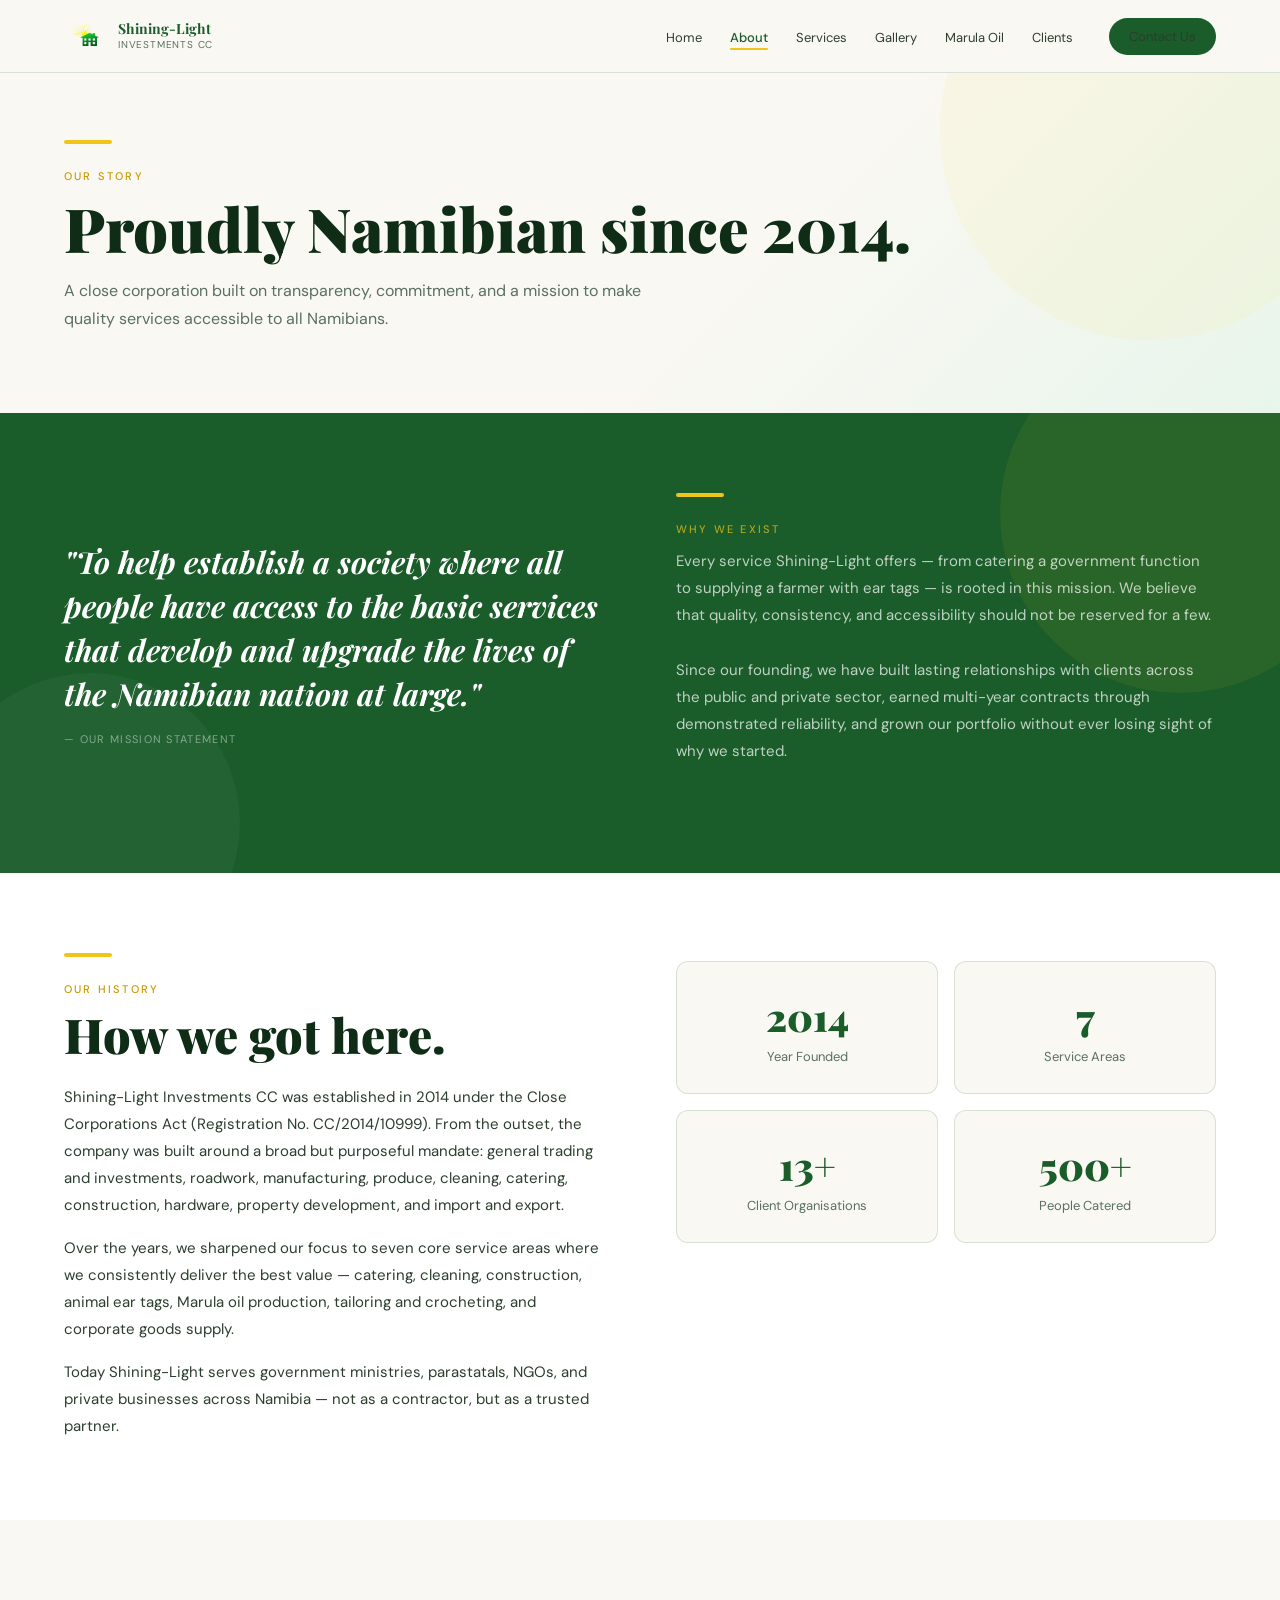
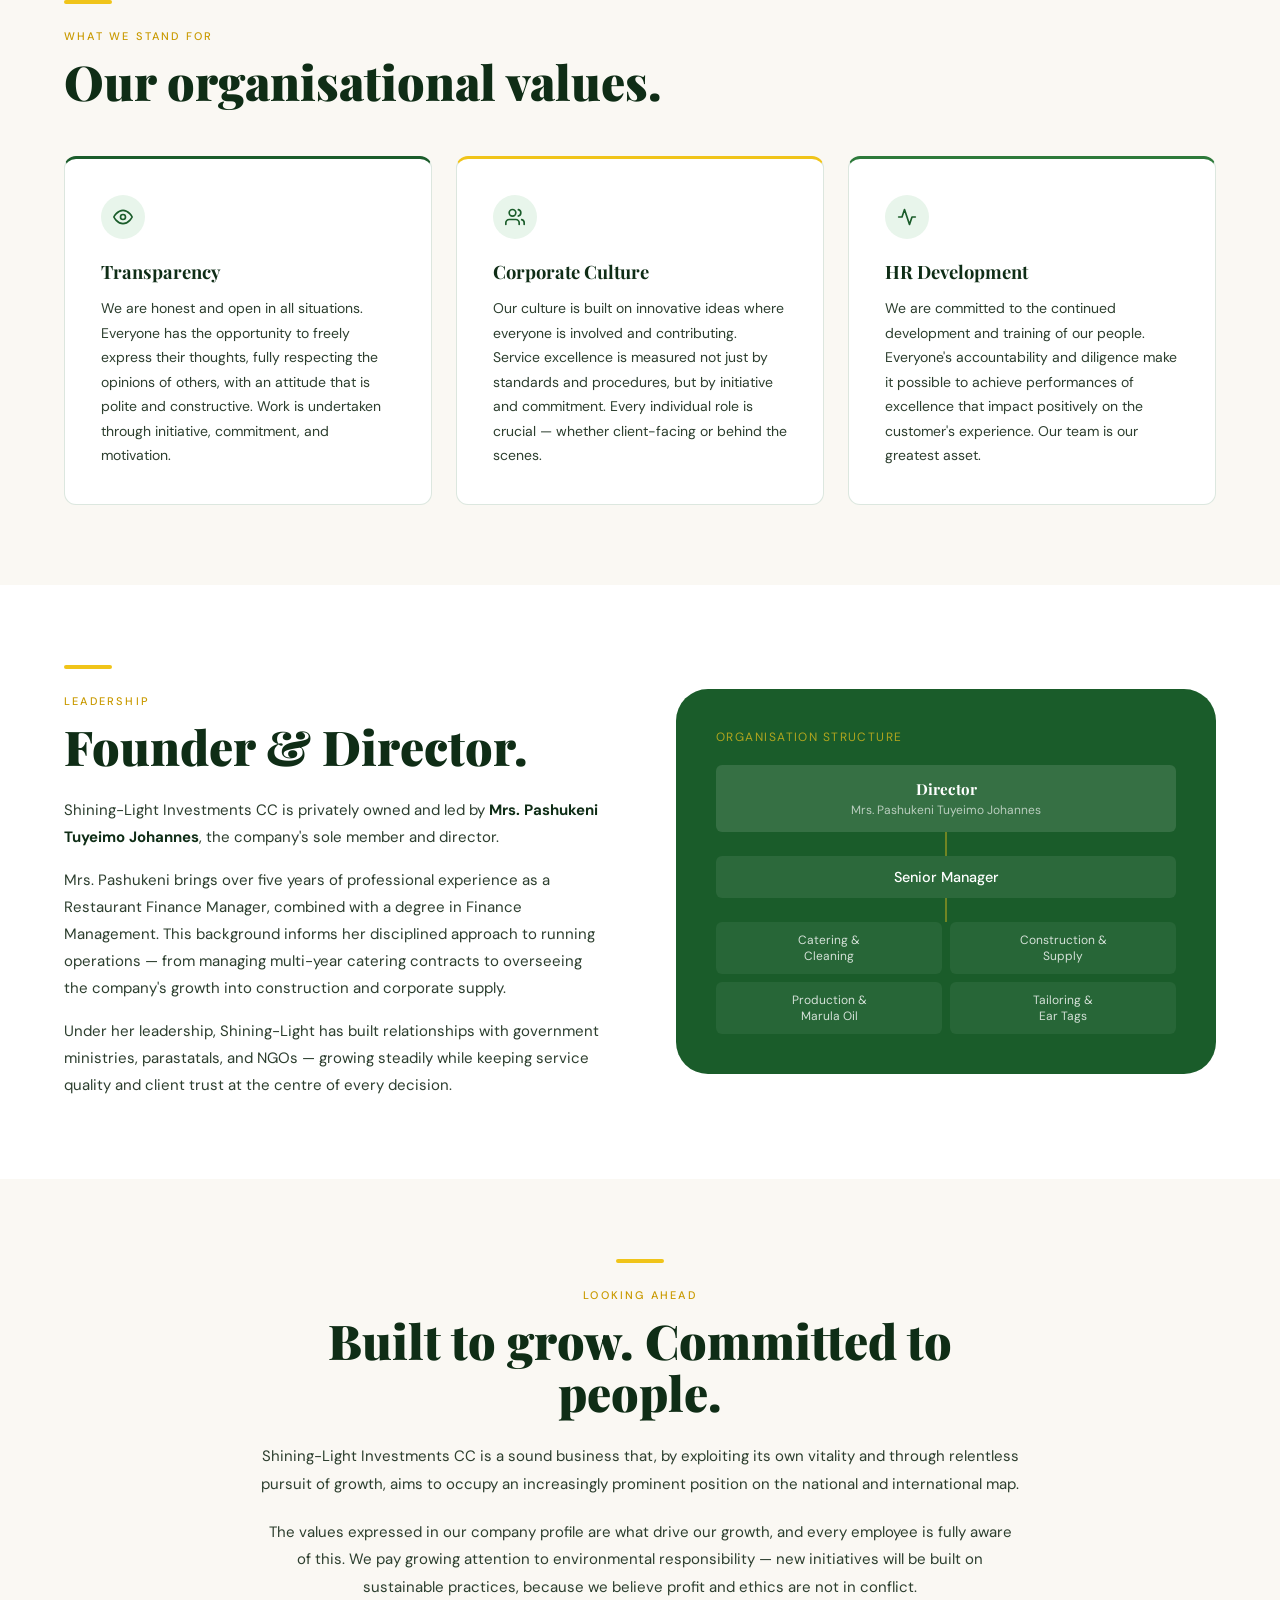
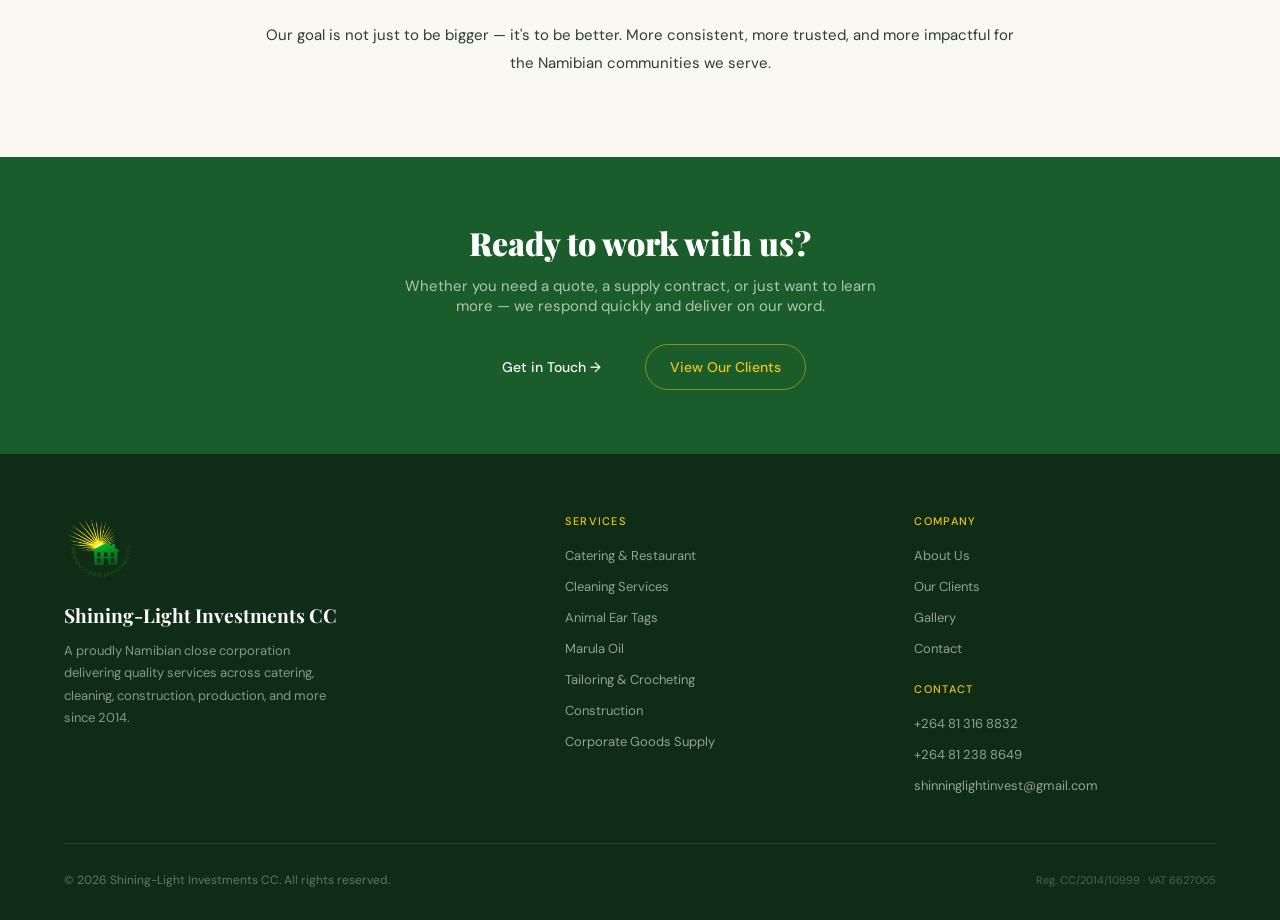
==== commit d74691d3: "updated all phone numbers" ====
--- a/about.html
+++ b/about.html
@@ -251,8 +251,8 @@
         </ul>
         <h4 style="margin-top:24px;">Contact</h4>
         <ul>
-          <li><a href="tel:0813168832">081 316 8832</a></li>
-          <li><a href="tel:0812388649">081 238 8649</a></li>
+          <li><a href="tel:+26481316832">+264 81 316 8832</a></li>
+          <li><a href="tel:+26481238649">+264 81 238 8649</a></li>
           <li><a href="mailto:shinninglightinvest@gmail.com">shinninglightinvest@gmail.com</a></li>
         </ul>
       </div>
